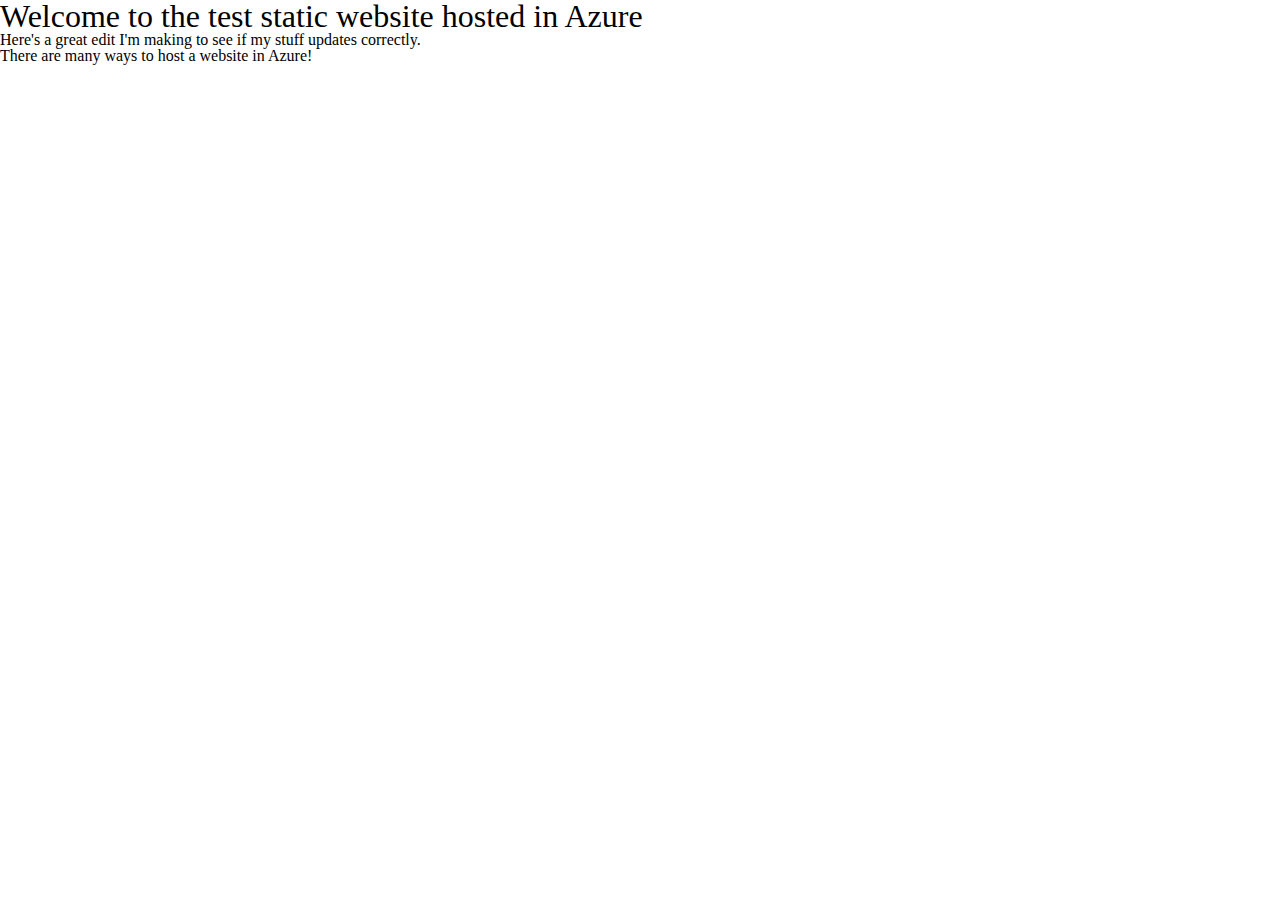
==== html/index.html @ 75f0e92f "Testing GitHub Action by making modification in the index.html file - 001" ====
<!DOCTYPE html>
<!--[if lt IE 7]>      <html class="no-js lt-ie9 lt-ie8 lt-ie7"> <![endif]-->
<!--[if IE 7]>         <html class="no-js lt-ie9 lt-ie8"> <![endif]-->
<!--[if IE 8]>         <html class="no-js lt-ie9"> <![endif]-->
<!--[if gt IE 8]>      <html class="no-js"> <!--<![endif]-->
<html>
    <head>
        <meta charset="utf-8">
        <meta http-equiv="X-UA-Compatible" content="IE=edge">
        <title></title>
        <meta name="description" content="">
        <meta name="viewport" content="width=device-width, initial-scale=1">
        <link rel="stylesheet" href="css_reset.css">
        <link rel="stylesheet" href="stylesheet.css">
    </head>
    <body>
        <!--[if lt IE 7]>
            <p class="browsehappy">You are using an <strong>outdated</strong> browser. Please <a href="#">upgrade your browser</a> to improve your experience.</p>
        <![endif]-->
        <h1>
            Welcome to the test static website hosted in Azure
        </h1>
        <h2>
            Here's a great edit I'm making to see if my stuff updates correctly.
        </h2>
        <p>
            There are many ways to host a website in Azure!
        </p>

        <div id="CounterVisitor"></div>
        <script src="javascript.js"></script>
    </body>
</html>
---- html/stylesheet.css ----
/* To Do */

* {
    font-family: Arial, Helvetica, sans-serif
}

h1 {
    font-size: 200%;
}
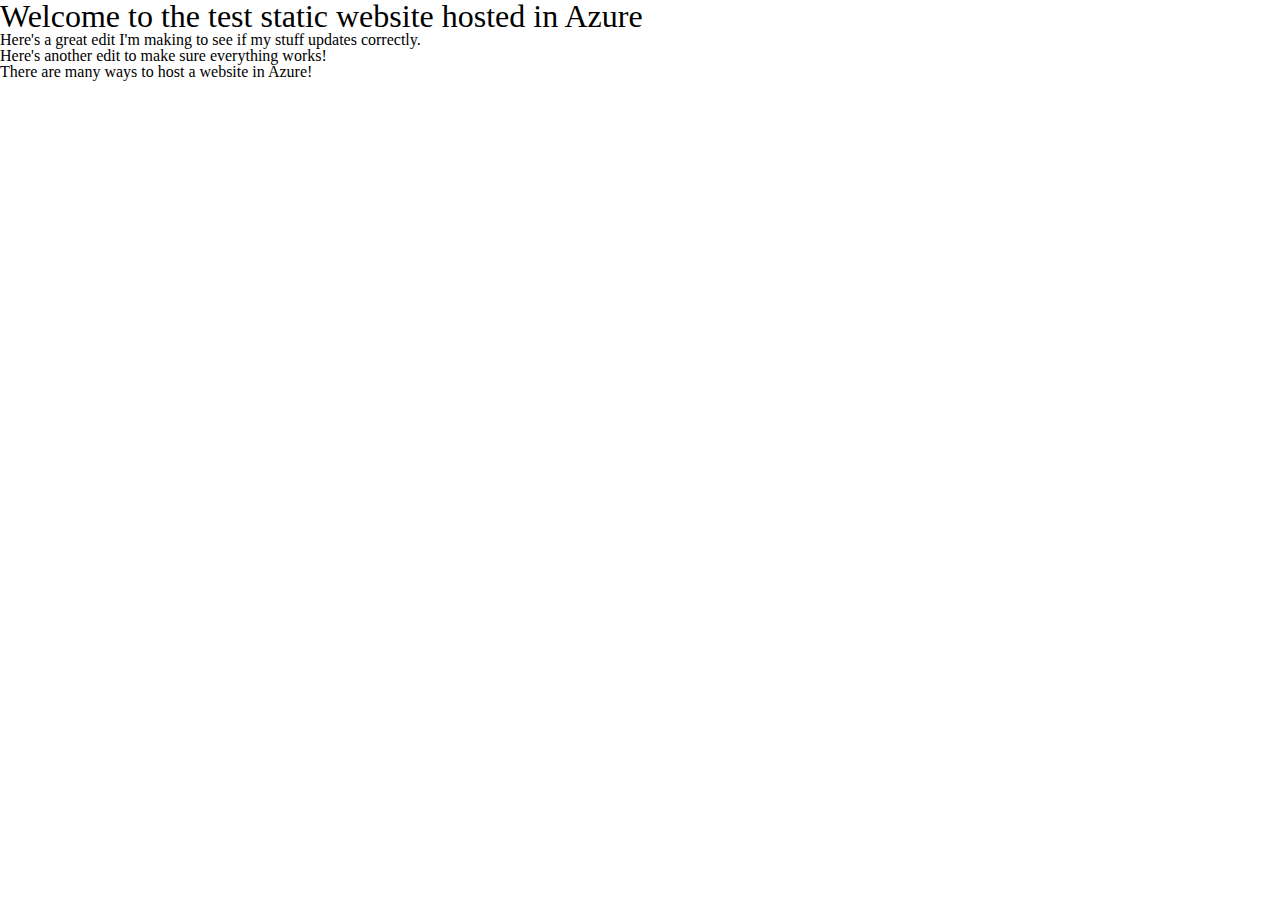
==== commit 6b86b70d: "Doing another test edit" ====
--- a/html/index.html
+++ b/html/index.html
@@ -23,6 +23,9 @@
         <h2>
             Here's a great edit I'm making to see if my stuff updates correctly.
         </h2>
+        <h3>
+            Here's another edit to make sure everything works!
+        </h3>
         <p>
             There are many ways to host a website in Azure!
         </p>
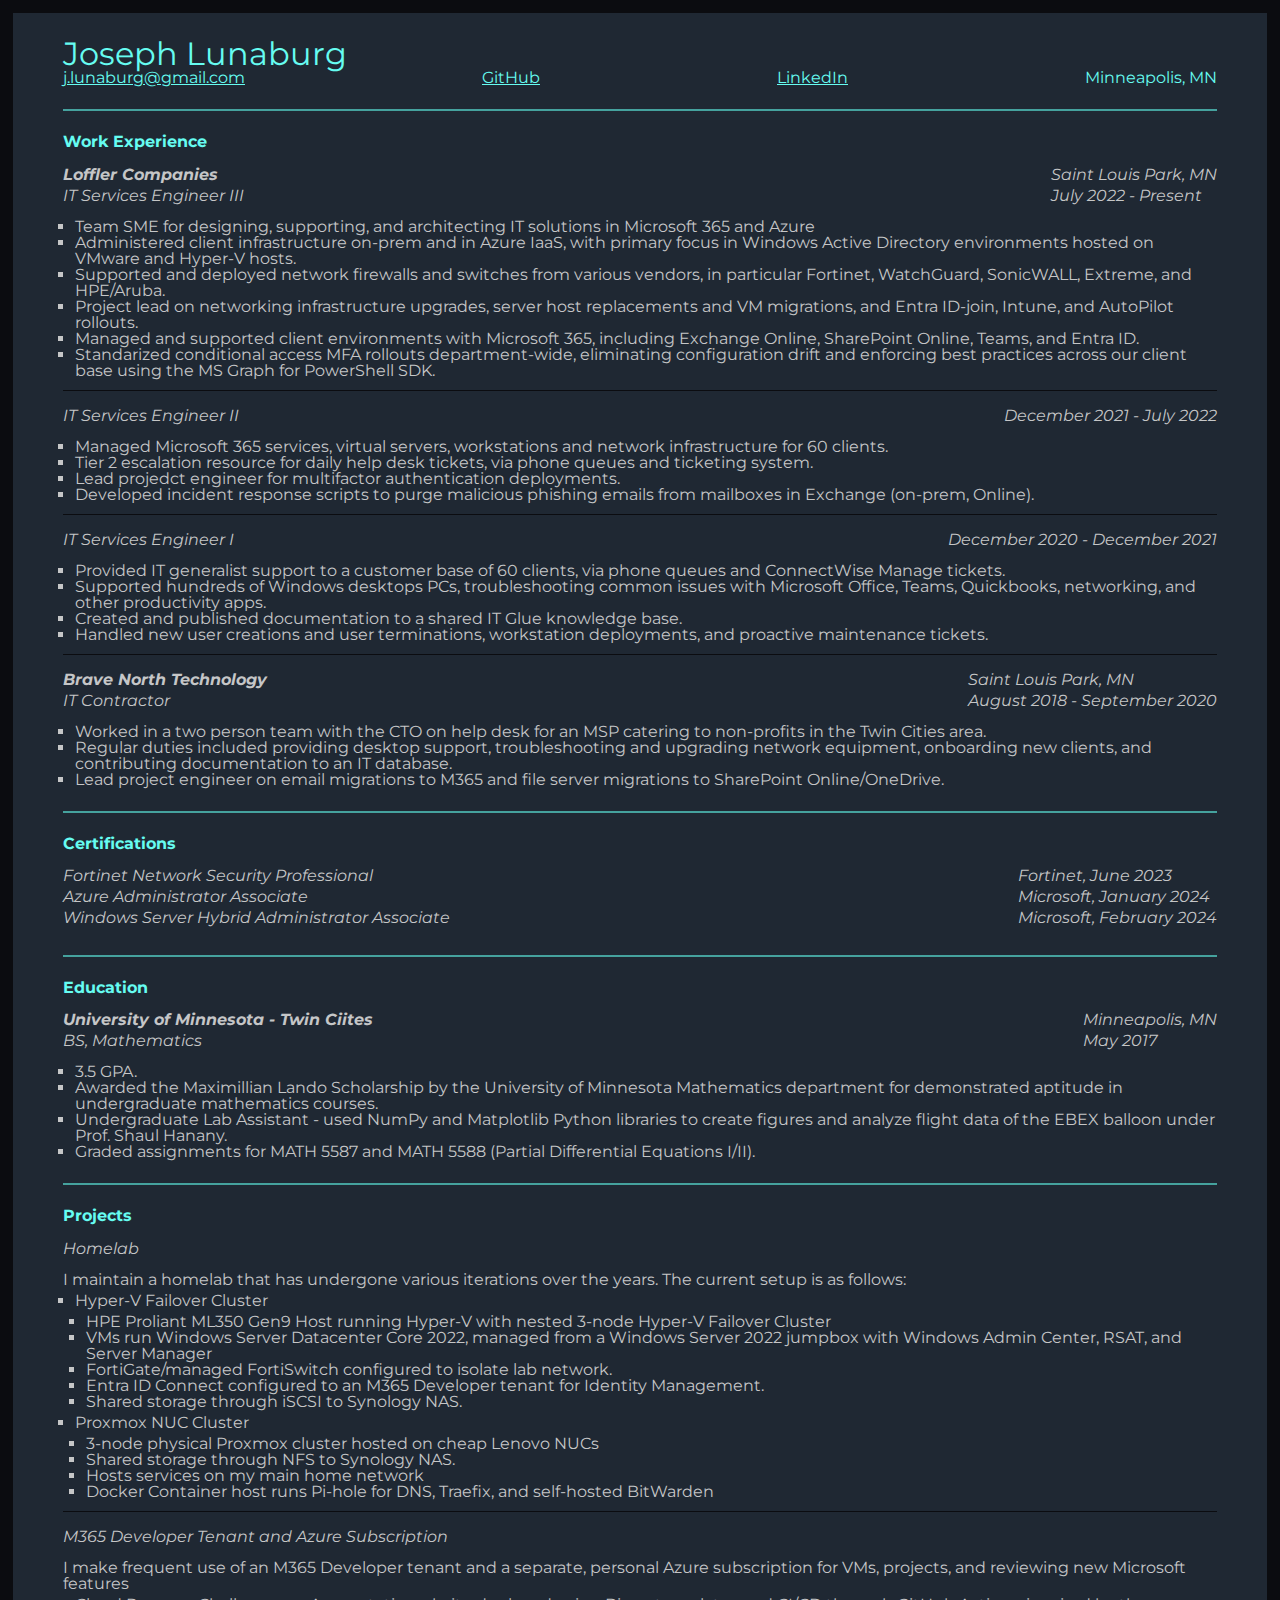
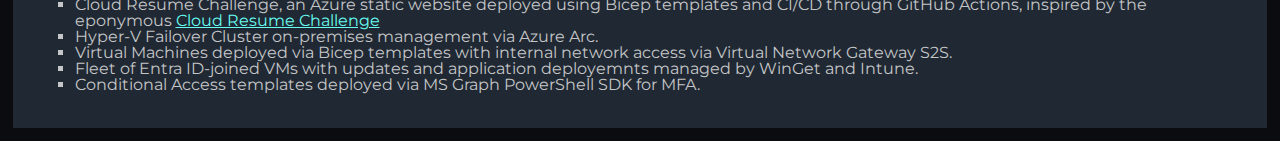
==== commit 544c3441: "Test GitHub Action on new Azure subscription" ====
--- a/html/index.html
+++ b/html/index.html
@@ -10,6 +10,9 @@
         <title></title>
         <meta name="description" content="">
         <meta name="viewport" content="width=device-width, initial-scale=1">
+        <link rel="preconnect" href="https://fonts.googleapis.com">
+        <link rel="preconnect" href="https://fonts.gstatic.com" crossorigin>
+        <link href="https://fonts.googleapis.com/css2?family=Montserrat:ital,wght@0,100..900;1,100..900&display=swap" rel="stylesheet">
         <link rel="stylesheet" href="css_reset.css">
         <link rel="stylesheet" href="stylesheet.css">
     </head>
@@ -17,19 +20,178 @@
         <!--[if lt IE 7]>
             <p class="browsehappy">You are using an <strong>outdated</strong> browser. Please <a href="#">upgrade your browser</a> to improve your experience.</p>
         <![endif]-->
-        <h1>
-            Welcome to the test static website hosted in Azure
-        </h1>
-        <h2>
-            Here's a great edit I'm making to see if my stuff updates correctly.
-        </h2>
-        <h3>
-            Here's another edit to make sure everything works!
-        </h3>
-        <p>
-            There are many ways to host a website in Azure!
-        </p>
-
+        <div class="parent-container">
+            <div class="contact-info">
+                <h1>Joseph Lunaburg</h1>
+                <div class="contact-info-container">
+                    <h2><a href=mailto:j.lunaburg@gmail.com>j.lunaburg@gmail.com</a></h2>
+                    <h2><a href="https://github.com/j-luna">GitHub</a></h2>
+                    <h2><a href="https://www.linkedin.com/in/joseph-lunaburg">LinkedIn</a></h2>
+                    <h2>Minneapolis, MN</h2>
+                </div>
+            </div>
+            <hr class="divider-main-section">
+            <div>
+                <h3 class="resume-header">Work Experience</h3>
+                <div class="experience-header">
+                    <div class="left-experience-header">
+                        <p class="job-entry">Loffler Companies</p>
+                        <p>IT Services Engineer III</p>
+                    </div>
+                    <div class="right-experience-header">
+                        <p>Saint Louis Park, MN</p>
+                        <p>July 2022 - Present</p>
+                    </div>
+                </div>
+                <div class="experience-details">
+                    <ul> 
+                        <li>Team SME for designing, supporting, and architecting IT solutions in Microsoft 365 and Azure</li>
+                        <li>Administered client infrastructure on-prem and in Azure IaaS, with primary focus in Windows Active Directory environments hosted on VMware and Hyper-V hosts.</li>
+                        <li>Supported and deployed network firewalls and switches from various vendors, in particular Fortinet, WatchGuard, SonicWALL, Extreme, and HPE/Aruba.</li>
+                        <li>Project lead on networking infrastructure upgrades, server host replacements and VM migrations, and Entra ID-join, Intune, and AutoPilot rollouts.</li>
+                        <li>Managed and supported client environments with Microsoft 365, including Exchange Online, SharePoint Online, Teams, and Entra ID.</li>
+                        <li>Standarized conditional access MFA rollouts department-wide, eliminating configuration drift and enforcing best practices across our client base using the MS Graph for PowerShell SDK.</li>
+                    </ul>
+                </div>
+                <hr class="divider-subsection">
+                <div class="experience-header">
+                    <div class="left-experience-header">
+                        <p>IT Services Engineer II</p>
+                    </div>
+                    <div class="right-experience-header">
+                        <p>December 2021 - July 2022</p>
+                    </div>
+                </div>
+                <div class="experience-details">
+                    <ul>
+                        <li>Managed Microsoft 365 services, virtual servers, workstations and network infrastructure for 60 clients.</li>
+                        <li>Tier 2 escalation resource for daily help desk tickets, via phone queues and ticketing system.</li>
+                        <li>Lead projedct engineer for multifactor authentication deployments.</li>
+                        <li>Developed incident response scripts to purge malicious phishing emails from mailboxes in Exchange (on-prem, Online).</li>
+                    </ul>
+                </div>
+                <hr class="divider-subsection">
+                <div class="experience-header">
+                    <div class="left-experience-header">
+                        <p>IT Services Engineer I</p>
+                    </div>
+                    <div class="right-experience-header">
+                        <p>December 2020 - December 2021</p>
+                    </div>
+                </div>
+                <div class="experience-details">
+                    <ul>
+                        <li>Provided IT generalist support to a customer base of 60 clients, via phone queues and ConnectWise Manage tickets.</li>
+                        <li>Supported hundreds of Windows desktops PCs, troubleshooting common issues with Microsoft Office, Teams, Quickbooks, networking, and other productivity apps.</li>
+                        <li>Created and published documentation to a shared IT Glue knowledge base.</li>
+                        <li>Handled new user creations and user terminations, workstation deployments, and proactive maintenance tickets.</li>
+                    </ul>
+                </div>
+                <hr class="divider-subsection">
+                <div class="experience-header">
+                    <div class="left-experience-header">
+                        <p class="job-entry">Brave North Technology</p>
+                        <p>IT Contractor</p>
+                    </div>
+                    <div class="right-experience-header">
+                        <p>Saint Louis Park, MN</p>
+                        <p>August 2018 - September 2020</p>
+                    </div>
+                </div>
+                <div class="experience-details">
+                    <ul>
+                        <li>Worked in a two person team with the CTO on help desk for an MSP catering to non-profits in the Twin Cities area.</li>
+                        <li>Regular duties included providing desktop support, troubleshooting and upgrading network equipment, onboarding new clients, and contributing documentation to an IT database.</li>
+                        <li>Lead project engineer on email migrations to M365 and file server migrations to SharePoint Online/OneDrive.</li>
+                    </ul>
+                </div>
+            </div>
+            <hr class="divider-main-section">
+            <div>
+                <h3 class="resume-header">Certifications</h3>
+                <div class="experience-header">
+                    <div class="left-experience-header">
+                        <p>Fortinet Network Security Professional</p>
+                        <p>Azure Administrator Associate</p>
+                        <p>Windows Server Hybrid Administrator Associate</p>
+                    </div>
+                    <div class="right-experience-header">
+                        <p>Fortinet, June 2023</p>
+                        <p>Microsoft, January 2024</p>
+                        <p>Microsoft, February 2024</p>
+                    </div>
+                </div>
+            </div>
+            <hr class="divider-main-section">
+            <div>
+                <h3 class="resume-header">Education</h3>
+                <div class="experience-header">
+                    <div class="left-experience-header">
+                        <p class="job-entry">University of Minnesota - Twin Ciites</p>
+                        <p>BS, Mathematics</p>
+                    </div>
+                    <div class="right-experience-header">
+                        <p>Minneapolis, MN</p>
+                        <p>May 2017</p>
+                    </div>
+                </div>
+                <div class="experience-details">
+                    <ul>
+                        <li>3.5 GPA.</li>
+                        <li>Awarded the Maximillian Lando Scholarship by the University of Minnesota Mathematics department for demonstrated aptitude in undergraduate mathematics courses.</li>
+                        <li>Undergraduate Lab Assistant - used NumPy and Matplotlib Python libraries to create figures and analyze flight data of the EBEX balloon under Prof. Shaul Hanany.</li>
+                        <li>Graded assignments for MATH 5587 and MATH 5588 (Partial Differential Equations I/II).</li>
+                    </ul>
+                </div>
+            </div>
+            <hr class="divider-main-section">
+            <div>
+                <h3 class="resume-header">Projects</h3>
+                <div class="experience-header">
+                    <div class="left-experience-header">
+                        <p>Homelab</p>
+                    </div>
+                </div>
+                <div class="experience-details">
+                    <p>I maintain a homelab that has undergone various iterations over the years. The current setup is as follows:</p>
+                    <ul>
+                        <li>Hyper-V Failover Cluster</li>
+                            <ul>
+                                <li>HPE Proliant ML350 Gen9 Host running Hyper-V with nested 3-node Hyper-V Failover Cluster</li>
+                                <li>VMs run Windows Server Datacenter Core 2022, managed from a Windows Server 2022 jumpbox with Windows Admin Center, RSAT, and Server Manager</li>
+                                <li>FortiGate/managed FortiSwitch configured to isolate lab network.</li>
+                                <li>Entra ID Connect configured to an M365 Developer tenant for Identity Management.</li>
+                                <li>Shared storage through iSCSI to Synology NAS.</li>
+                            </ul>
+                        </li>
+                        <li>Proxmox NUC Cluster</li>
+                            <ul>
+                                <li>3-node physical Proxmox cluster hosted on cheap Lenovo NUCs</li>
+                                <li>Shared storage through NFS to Synology NAS.</li>
+                                <li>Hosts services on my main home network</li>
+                                <li>Docker Container host runs Pi-hole for DNS, Traefix, and self-hosted BitWarden</li>
+                            </ul>
+                        </li>
+                    </ul>
+                </div>
+                <hr class="divider-subsection">
+                <div class="experience-header">
+                    <div class="left-experience-header">
+                        <p>M365 Developer Tenant and Azure Subscription</p>
+                    </div>
+                </div>
+                <div class="experience-details">
+                    <p>I make frequent use of an M365 Developer tenant and a separate, personal Azure subscription for VMs, projects, and reviewing new Microsoft features</p>
+                    <ul>
+                        <li>Cloud Resume Challenge, an Azure static website deployed using Bicep templates and CI/CD through GitHub Actions, inspired by the eponymous <a href="https://cloudresumechallenge.dev/docs/the-challenge/azure/">Cloud Resume Challenge</a></li>
+                        <li>Hyper-V Failover Cluster on-premises management via Azure Arc.</li>
+                        <li>Virtual Machines deployed via Bicep templates with internal network access via Virtual Network Gateway S2S.</li>
+                        <li>Fleet of Entra ID-joined VMs with updates and application deployemnts managed by WinGet and Intune.</li>
+                        <li>Conditional Access templates deployed via MS Graph PowerShell SDK for MFA.</li>
+                    </ul>
+                </div>
+            </div>
+        </div>
         <div id="CounterVisitor"></div>
         <script src="javascript.js"></script>
     </body>
--- a/html/stylesheet.css
+++ b/html/stylesheet.css
@@ -1,9 +1,91 @@
 /* To Do */
 
-* {
-    font-family: Arial, Helvetica, sans-serif
+body {
+    font-family: 'Montserrat', Courier, monospace;
+    background: #0B0C10;
+    color: #C5C6C7;
+    margin: 1% 1% 1% 1%;
+}
+
+h1, h2, h3, a {
+    color: #66FCF1
 }
 
 h1 {
     font-size: 200%;
+}
+
+ul {
+    margin-left: 1%;
+    margin-top: 5px;
+    margin-bottom: 5px;
+}
+
+ul ul {
+    margin-left: 1%;
+    margin-top: 5px;
+    margin-bottom: 5px;
+}
+
+p {
+    margin-top: 5px;
+    margin-bottom: 5px;
+}
+
+.parent-container {
+    max-width: 100%;
+    margin: auto auto;
+    padding: 2% 4%;
+    background: #1F2833;
+}
+
+.contact-info h1 {
+    align-self: flex-start;
+}
+
+.contact-info-container {
+    display: flex;
+    justify-content: space-between;
+    width: 100%;
+}
+
+.experience-header {
+    display: flex;
+    justify-content: space-between;
+    width: 100%;
+}
+
+.divider-subsection {
+    border: none;
+    height: 1px;
+    background-color: #0B0C10; 
+    margin: 1% 0;
+}
+
+.divider-main-section {
+    border: none;
+    height: 2px;
+    background-color: #45A29E; 
+    margin: 2% 0;
+}
+
+.resume-header {
+    font-weight: bold;
+    margin: 1% 0;
+}
+
+.left-experience-header, .right-experience-header {
+    font-style: italic;
+}
+
+.experience-details {
+    margin: 10px 0;
+}
+
+.experience-details ul {
+    list-style-type: square;
+}
+
+.job-entry {
+    font-weight: bold;
 }